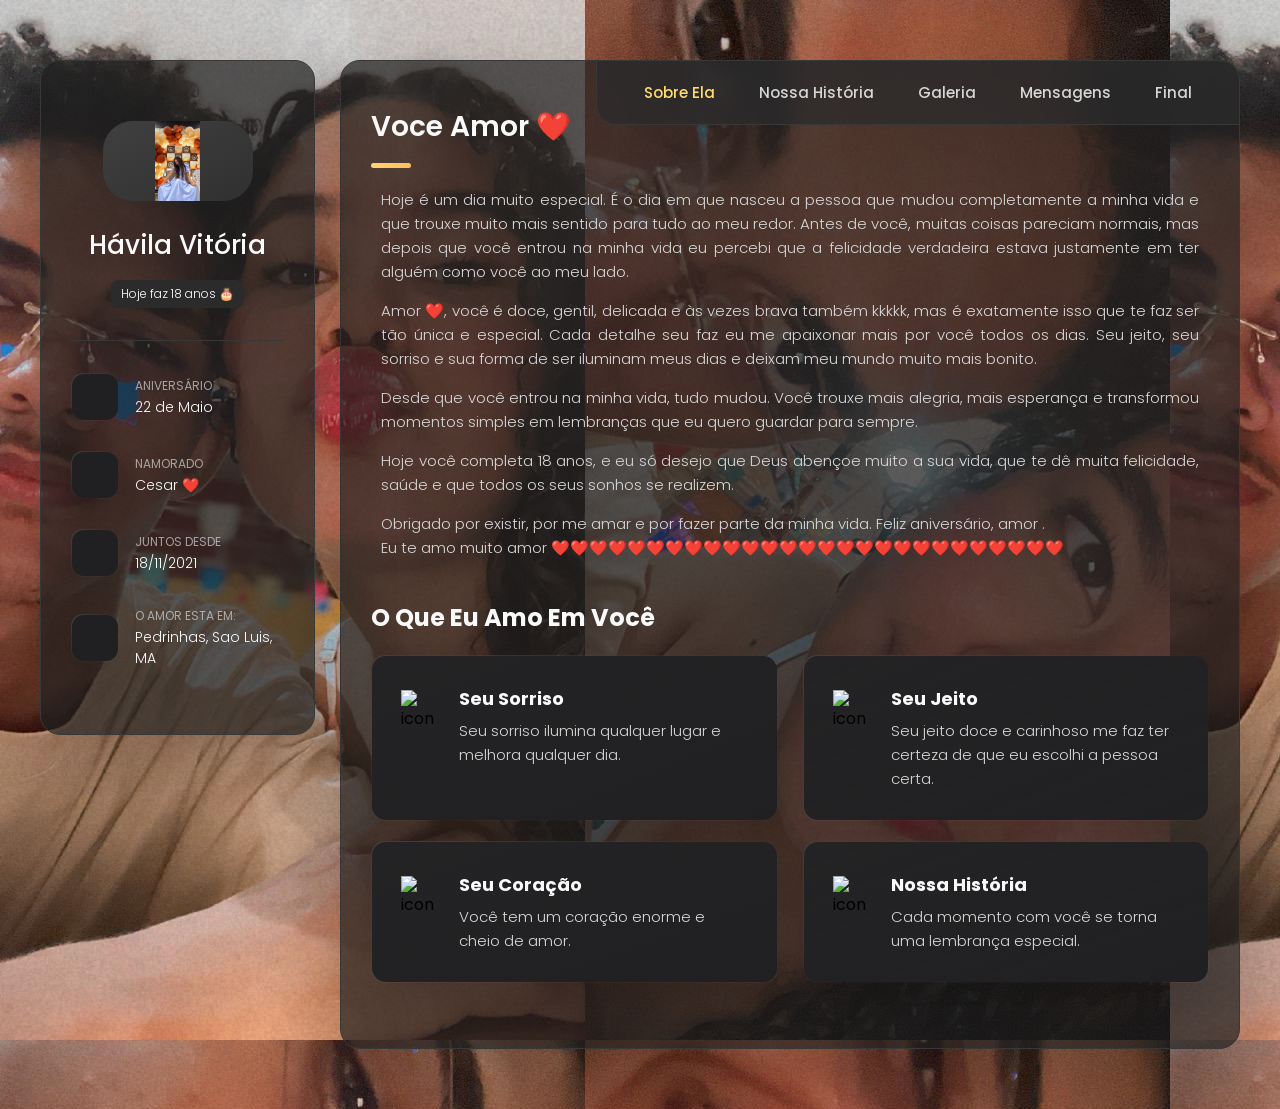
==== final/index.html @ 815233a8 "commit teste" ====
<!DOCTYPE html>
<html lang="pt-br">

<head>
  <meta charset="UTF-8">
  <meta name="viewport" content="width=device-width, initial-scale=1.0">
  <title>Feliz Aniversário Amor ❤️</title>
  <link rel="stylesheet" href="style.css">
  <link rel="shortcut icon" href="https://i.postimg.cc/9fqYVvxh/logo.png" type="image/x-icon">
</head>

<body>
  <main>
    <aside class="sidebar " data-sidebar>
      <div class="sidebar-info">
        <figure class="avatar-box">
          <img src="fotos/hv.jpeg" alt="avatar" width="80">
        </figure>

        <div class="info-content">
          <h1 class="name" title="Richard Hanrick">Hávila Vitória</h1>
          <p class="title">Hoje faz 18 anos 🎂</p>
        </div>

      </div>

      <div class="sidebar-info-more">
        <div class="separator"></div>

        <ul class="contacts-list">
          <li class="contact-item">
            <div class="icon-box">
              <ion-icon name="calendar-outline"></ion-icon>
            </div>

            <div class="contact-info">
              <p class="contact-title">Aniversário</p>

              <time datetime="2007-05-22">22 de Maio</time>
            </div>
          </li>

          <li class="contact-item">
            <div class="icon-box">
              <ion-icon name="heart-outline"></ion-icon>
            </div>

            <div class="contact-info">
              <p class="contact-title">Namorado</p>

              <a href="#" class="contact-link">Cesar ❤️</a>
            </div>
          </li>

          <li class="contact-item">
            <div class="icon-box">
              <ion-icon name="time-outline"></ion-icon>
            </div>

            <div class="contact-info">
              <p class="contact-title">Juntos desde </p>

              <time datetime="2021-11-18">18/11/2021</time>
            </div>
          </li>

          <li class="contact-item">
            <div class="icon-box">
              <ion-icon name="location-outline"></ion-icon>
            </div>

            <div class="contact-info">
              <p class="contact-title">O amor esta Em:</p>

              <address>Pedrinhas, Sao Luis, MA</address>
            </div>
          </li>
        </ul>

        <div class="separator"></div>

        <ul class="social-list">
          <li class="social-item"><a href="#" class="social-link"><ion-icon name="logo-instagram"></ion-icon></a></li>
        </ul>
      </div>
    </aside>

    <div class="main-content">
      <nav class="navbar">
        <ul class="navbar-list">
          <li class="navbar-item"><a href="index.html" class="navbar-link active" data-nav-link>Sobre Ela</a></li>
          <li class="navbar-item"><a href="Nossa-historia.html" class="navbar-link" data-nav-link>Nossa História</a></li>
          <li class="navbar-item"><a href="galeria.html" class="navbar-link" data-nav-link>Galeria</a></li>
          <li class="navbar-item"><a href="mensagem.html" class="navbar-link" data-nav-link>Mensagens</a></li>
          <li class="navbar-item"><a href="/Music/index.html" class="navbar-link" data-nav-link>Final</a></li>
        </ul>
      </nav>

      <article class="about active" data-page="about">
        <header>
          <h2 class="h2 article-title">Voce Amor ❤️</h2>
        </header>

        <section class="about-text">
          <p>Hoje é um dia muito especial. É o dia em que nasceu a pessoa que mudou completamente a minha vida
            e que trouxe muito mais sentido para tudo ao meu redor. Antes de você, muitas coisas pareciam
            normais, mas depois que você entrou na minha vida eu percebi que a felicidade verdadeira estava
            justamente em ter alguém como você ao meu lado.</p>
          <p>Amor ❤️, você é doce, gentil, delicada e às vezes brava também kkkkk, mas é exatamente isso que
            te faz ser tão única e especial. Cada detalhe seu faz eu me apaixonar mais por você todos os
            dias. Seu jeito, seu sorriso e sua forma de ser iluminam meus dias e deixam meu mundo muito mais
            bonito.
          </p>
          <p>
            Desde que você entrou na minha vida, tudo mudou. Você trouxe mais alegria, mais esperança e
            transformou momentos simples em lembranças que eu quero guardar para sempre.
          </p>
          <p>
            Hoje você completa 18 anos, e eu só desejo que Deus abençoe muito a sua vida, que te dê muita
            felicidade, saúde e que todos os seus sonhos se realizem.
          </p>
          <p>
            Obrigado por existir, por me amar e por fazer parte da minha vida.
            Feliz aniversário, amor . <br> Eu te amo muito amor ❤️❤️❤️❤️❤️❤️❤️❤️❤️❤️❤️❤️❤️❤️❤️❤️❤️❤️❤️❤️❤️❤️❤️❤️❤️❤️❤️
          </p>
        </section>

        <section class="service">
          <h3 class="h3 service-title">O que eu amo em você</h3>

          <ul class="service-list">
            <li class="service-item">
              <div class="service-icon-box">
                <img src="https://i.postimg.cc/4389jZkP/icon-design.png" alt="icon" width="40">
              </div>

              <div class="service-content-box">
                <h4 class="h4 service-item-title">Seu sorriso</h4>
                <p class="service-item-text">Seu sorriso ilumina qualquer lugar e melhora qualquer dia.</p>
              </div>
            </li>

            <li class="service-item">
              <div class="service-icon-box">
                <img src="https://i.postimg.cc/ZqgqrqzG/icon-dev.png" alt="icon" width="40">
              </div>

              <div class="service-content-box">
                <h4 class="h4 service-item-title">Seu jeito</h4>
                <p class="service-item-text">Seu jeito doce e carinhoso me faz ter certeza de que eu escolhi a pessoa
                  certa.</p>
              </div>
            </li>

            <li class="service-item">
              <div class="service-icon-box">
                <img src="https://i.postimg.cc/xjLdzYxZ/icon-app.png" alt="icon" width="40">
              </div>

              <div class="service-content-box">
                <h4 class="h4 service-item-title">Seu coração</h4>
                <p class="service-item-text">Você tem um coração enorme e cheio de amor.</p>
              </div>
            </li>

            <li class="service-item">
              <div class="service-icon-box">
                <img src="https://i.postimg.cc/0NL8zHpx/icon-photo.png" alt="icon" width="40">
              </div>

              <div class="service-content-box">
                <h4 class="h4 service-item-title">Nossa história</h4>
                <p class="service-item-text">Cada momento com você se torna uma lembrança especial.</p>
              </div>
            </li>
          </ul>
        </section>
      </article>
    </div>





    <script src="main.js"></script>

  <script type="module" src="https://unpkg.com/ionicons@7.1.0/dist/ionicons/ionicons.esm.js"></script>
  <script nomodule src="https://unpkg.com/ionicons@7.1.0/dist/ionicons/ionicons.js"></script>
</body>
</html>
---- final/style.css ----
/* Copyright (c) 2025 by Leonam Silva de Souza (https://codepen.io/leonam-silva-de-souza/pen/vYowKqP) */
@import url('https://fonts.googleapis.com/css2?family=Poppins:ital,wght@0,100;0,200;0,300;0,400;0,500;0,600;0,700;0,800;0,900;1,100;1,200;1,300;1,400;1,500;1,600;1,700;1,800;1,900&display=swap');

:root {
    --bg-gradient-onyx: linear-gradient(to bottom right, hsl(240, 1%, 25%) 3%, hsl(0, 0%, 19%) 97%);
    --bg-gradient-jet: linear-gradient(to bottom right, hsla(240, 1%, 18%, .251) 3%, hsla(240, 2%, 11%, 0) 100%), hsl(240, 2%, 13%);
    --bg-gradient-yellow1: linear-gradient(to bottom right, hsl(45, 100%, 71%) 0%, hsla(36, 100%, 69%, 0) 50%);
    --bg-gradient-yellow2: linear-gradient(135deg, hsla(45, 100%, 71%, .251) 0%, hsla(35, 100%, 68%, 0) 59.86%), hsl(240, 2%, 13%);
    --border-gradient-onyx: linear-gradient(to bottom right, hsl(0, 0%, 25%) 0%, hsla(0, 0%, 25%, 0) 50%);
    --text-gradient-yellow: linear-gradient(to right, hsl(45, 100%, 72%), hsl(35, 100%, 68%));

    --jet: hsl(0, 0%, 22%);
    --onyx: hsl(240, 1%, 17%);
    --eerie-black1: hsl(240, 2%, 13%);
    --eerie-black2: hsl(240, 2%, 12%, 0.7);
    --smoky-black: hsl(0, 0%, 7%);
    --white1: hsl(0, 0%, 100%);
    --white2: hsl(0, 0%, 98%);
    --orange-yellow-crayola: hsl(45, 100%, 72%);
    --vegas-gold: hsl(45, 54%, 58%);
    --light-gray: hsl(0, 0%, 84%);
    --light-gray70: hsla(0, 0%, 84%, .7);
    --bittersweet-shimmer: hsl(0, 43%, 51%);

    --ff-poppins: 'Poppins', sans-serif;

    --fs1: 24px;
    --fs2: 18px;
    --fs3: 17px;
    --fs4: 16px;
    --fs5: 15px;
    --fs6: 14px;
    --fs7: 13px;
    --fs8: 12px;

    --fw300: 300;
    --fw400: 400;
    --fw500: 500;
    --fw600: 600;

    --shadow1: -4px 8px 24px hsla(0, 0%, 0%, .25);
    --shadow2: 0px 16px 30px hsla(0, 0%, 0%, .25);
    --shadow3: 0px 16px 40px hsla(0, 0%, 0%, .25);
    --shadow4: 0px 25px 50px hsla(0, 0%, 0%, .15);
    --shadow5: 0px 24px 80px hsla(0, 0%, 0%, .25);

    --transition1: .25s ease;
    --transition2: .5s ease-in-out;
}

*,
*::before,
*::after {
    margin: 0;
    padding: 0;
    box-sizing: border-box;
}

a {
    text-decoration: none;
}

li {
    list-style: none;
}

img,
ion-icon,
a,
button,
time,
span {
    display: block;
}

button {
    font: inherit;
    background: none;
    border: none;
    text-align: left;
    cursor: pointer;
}

input,
textarea {
    display: block;
    width: 100%;
    background: none;
    font: inherit;
}

::selection {
    background: var(--orange-yellow-crayola);
    color: var(--smoky-black);
}

:focus {
    outline-color: var(--orange-yellow-crayola);
}

html {
    font-family: var(--ff-poppins);
}

body {
    background-image: url("fotos/WhatsApp\ Image\ 2026-03-17\ at\ .jpeg");
}

main {
    margin: 15px 12px;
    margin-bottom: 75px;
    min-width: 259px;
}

.sidebar,
article {
    background: var(--eerie-black2);
    border: 1px solid var(--jet);
    border-radius: 20px;
    box-shadow: var(--shadow1);
    z-index: 1;
    padding: 15px;

}

.sidebar.active {
    max-height: 405px;
}

.separator {
    width: 100%;
    height: 1px;
    background: var(--jet);
    margin: 16px 0;

}

.icon-box {
    position: relative;
    background: var(--border-gradient-onyx);
    width: 30px;
    height: 30px;
    border-radius: 8px;
    display: flex;
    justify-content: center;
    align-items: center;
    font-size: 16px;
    color: var(--orange-yellow-crayola);
    box-shadow: var(--shadow1);
    z-index: 1;

}

.icon-box::before {
    content: '';
    position: absolute;
    inset: 1px;
    background: var(--eerie-black1);
    border-radius: inherit;
    z-index: -1;

}

.icon-box ion-icon {
    --ionicon-stroke-width: 35px;
}

article {
    display: none;
}

article.active {
    display: block;
    animation: fade .5s ease backwards;
}

@keyframes fade {
    0% {
        opacity: 0;
    }

    100% {
        opacity: 1;
    }
}

.h2,
.h3,
.h4,
.h5 {
    color: var(--white2);
    text-transform: capitalize;
}

.h2 {
    font-size: var(--fs1);
}

.h3 {
    font-size: var(--fs2);
}

.h4 {
    font-size: var(--fs4);
}

.h5 {
    font-size: var(--fs7);
    font-weight: var(--fw500);
}

.article-title {
    position: relative;
    padding-bottom: 7px;

}

.article-title::after {
    content: '';
    position: absolute;
    bottom: 0;
    left: 0;
    width: 30px;
    height: 3px;
    background: var(--text-gradient-yellow);
    border-radius: 3px;

}



/*ASIDE - SIDEBAR*/

.sidebar {
    margin-bottom: 15px;
    max-height: 112px;
    overflow: hidden;
    padding: 15px;
    transition: var(--transition2);

}

.sidebar-info {
    position: relative;
    display: flex;
    justify-content: flex-start;
    align-items: center;
    gap: 15px;

}

.avatar-box{
    overflow: hidden;
    border-radius: 10px;/* opcional, fica bonito */
}

.avatar-box img {
    background: var(--bg-gradient-onyx);
    border-radius: 20px;
    width: 100%;
    height: 80px;/* define altura padrão */
    object-fit: cover;
    border-radius: 10px;/* opcional, fica bonito */
    object-fit: scale-down;
    transition: transform 0.4s ease;
}

.avatar-box img:hover {
  transform: scale(2.2); /* zoom */
  border-radius: 10px;/* opcional, fica bonito */
}

.info-content .name {
    color: var(--white2);
    font-size: var(--fs3);
    font-weight: var(--fw500);
    letter-spacing: -0.25px;
    margin-bottom: 10px;
}

.info-content .title {
    color: var(--white1);
    background: var(--onyx);
    font-size: var(--fs8);
    font-weight: var(--fw300);
    width: max-content;
    padding: 3px 12px;
    border-radius: 8px;
}


.sidebar-info-more {
    opacity: 0;
    visibility: hidden;
    transition: var(--transition2);

}

.contacts-list {
    display: grid;
    grid-template-columns: 1fr;
    gap: 16px;

}

.contact-item {
    min-width: 100%;
    display: flex;
    align-items: center;
    gap: 16px;
}

.contact-info {
    max-width: calc(100% - 46px);
    width: calc(100% - 46px);

}

.contact-info :is(.contact-link, time, address) {
    color: var(--white2);
    font-size: var(--fs7);

}

.contact-info address {
    font-style: normal;
}

.contact-title {
    color: var(--light-gray70);
    font-size: var(--fs8);
    text-transform: uppercase;
    margin-bottom: 2px;

}

.social-list {
    display: flex;
    justify-content: flex-start;
    align-items: center;
    gap: 15px;
    padding-bottom: 4px;
    padding-left: 7px;

}

.social-item .social-link {
    color: var(--light-gray70);
    font-size: 18px;

}


/*NAVBAR*/

.navbar {
    position: fixed;
    bottom: 0;
    left: 0;
    width: 100%;
    background: hsla(240, 1%, 17%, .75);
    backdrop-filter: blur(10px);
    border: 1px solid var(--jet);
    border-radius: 12px 12px 0 0;
    box-shadow: var(--shadow2);
    z-index: 5;
}

.navbar-list {
    display: flex;
    flex-wrap: wrap;
    justify-content: center;
    align-items: center;
    padding: 0 10px;
}

.navbar-link {
    color: var(--light-gray);
    font-size: var(--fs8);
    padding: 20px 7px;
    transition: color var(--transition1);
}

.navbar-link:hover,
.navbar-link:focus {
    color: var(--light-gray70);
}

.navbar-link.active {
    color: var(--orange-yellow-crayola);
}

/*ABOUT*/

.about .article-title {
    margin-bottom: 15px;
    margin-top: 15px;

}

.about-text {
    color: var(--light-gray);
    font-size: var(--fs6);
    font-weight: var(--fw300);
    line-height: 1.6;
}

.about-text p {
    margin-bottom: 15px;
    text-align: justify;
    padding-left: 10px;
    padding-right: 10px;
}

.service {
    margin-bottom: 35px;
}

.service-title {
    margin-bottom: 20px;
}

.service-list {
    display: grid;
    grid-template-columns: 1fr;
    gap: 20px;
}

.service-item {
    position: relative;
    background: var(--border-gradient-onyx);
    padding: 20px;
    border-radius: 14px;
    box-shadow: var(--shadow2);
    z-index: 1;
}

.service-item::before {
    content: '';
    position: absolute;
    inset: 1px;
    background: var(--bg-gradient-jet);
    border-radius: inherit;
    z-index: -1;
}

.service-icon-box {
    margin-bottom: 10px;
}

.service-icon-box img {
    margin: auto;
}

.service-content-box {
    text-align: center;
}

.service-item-title {
    margin-bottom: 7px;
}

.service-item-text {
    color: var(--light-gray);
    font-size: var(--fs6);
    font-weight: var(--fw300);
    line-height: 1.6;

}

/*NOSSA HISTORIA*/

.article-title {
    margin-bottom: 30px;
}

.h2 {
    color: var(--white2);
    text-transform: capitalize;
    font-size: 28px;

}

.timeline {
    margin-bottom: 30px;
}


.timeline .title-wrapper {
    display: flex;
    align-items: center;
    gap: 15px;
    margin-bottom: 25px;
}

.timeline-list {
    font-size: var(--fs6);
    margin-left: 45px;
}

.timeline-list span {
    color: var(--vegas-gold);
    font-weight: var(--fw400);
    line-height: 1.6;
}

.timeline-item {
    position: relative;
}

.timeline-item:not(:last-child) {
    margin-bottom: 20px;
}

.timeline-item:not(:last-child)::before {
    content: '';
    position: absolute;
    top: -25px;
    left: -30px;
    width: 1px;
    height: calc(100% + 50px);
    background: var(--jet);
}

.timeline-item::after {
    content: '';
    position: absolute;
    top: 5px;
    left: -33px;
    height: 6px;
    width: 6px;
    border-radius: 50%;
    background: var(--text-gradient-yellow);
    box-shadow: 0 0 0 4px var(--jet);
}

.timeline-item-title {
    font-size: var(--fs6);
    line-height: 1.3;
    margin-bottom: 7px;
}

.timeline-text {
    color: var(--light-gray);
    font-weight: var(--fw300);
    line-height: 1.6;
    text-align: justify;
}

.clients {
    margin-bottom: 15px;
}

.clients-list {
    display: flex;
    justify-content: flex-start;
    align-items: flex-start;
    gap: 15px;
    margin: 0 -15px;
    padding: 25px;
    padding-bottom: 25px;
    overflow-x: auto;
    scroll-behavior: smooth;
    overscroll-behavior-inline: contain;
    scroll-snap-type: inline mandatory;
    scroll-padding-inline: 25px;
}

.clients-item {
    min-width: 50%;
    scroll-snap-align: start;
}

.clients-item img {
    width: 100%;
    filter: grayscale(1);
    transition: var(--transition1);
}

.clients-item img:hover {
    filter: grayscale(0);
}

.clients-item img {
    width: 100%;
    height: 250px;
    /* define altura padrão */
    object-fit: cover;
    border-radius: 10px;
    /* opcional, fica bonito */
    filter: none;
}

video {
    width: 100%;
    height: 250px;
    /* define altura padrão */
    object-fit: cover;
    border-radius: 10px;
    /* opcional, fica bonito */
}

/*MEDIA QUERIES*/

@media (min-width: 450px) {
    .clients-item {
        min-width: calc(33.33% - 10px);
    }

    .project-img,
    .blog-banner-box {
        height: auto;
    }
}

@media (min-width: 580px) {
    :root {
        --fs1: 32px;
        --fs2: 24px;
        --fs3: 26px;
        --fs4: 18px;
        --fs6: 15px;
        --fs7: 15px;
        --fs8: 12px;
    }

    .sidebar,
    article {
        width: 520px;
        margin-inline: auto;
        padding: 30px;
    }

    .article-title {
        font-weight: var(--fw600);
        padding-bottom: 15px;
    }

    .article-title::after {
        width: 40px;
        height: 5px;
    }

    .icon-box {
        width: 48px;
        height: 48px;
        border-radius: 12px;
        font-size: 18px;
    }

    main {
        margin-top: 60px;
        margin-bottom: 100px;
    }

    .sidebar {
        max-height: 180px;
        margin-bottom: 30px;
    }

    .sidebar.active {
        max-height: 584px;
    }

    .sidebar-info {
        gap: 25px;
    }

    .avatar-box {
        border-radius: 30px;
    }

    .avatar-box img {
        width: 120px;
    }

    .info-content .name {
        margin-bottom: 15px;
    }

    .info-content .title {
        padding: 5px 10px;
    }

    .info-more-btn {
        top: -30px;
        right: -30px;
        padding: 10px 15px;
    }

    .info-more-btn span {
        display: block;
        font-size: var(--fs8);
    }

    .info-more-btn ion-icon {
        display: none;
    }

    .separator {
        margin: 32px 0;
    }

    .contacts-list {
        gap: 20px;
    }

    .contact-info {
        max-width: calc(100% - 64px);
        width: calc(100% - 64px);
    }

    .navbar {
        border-radius: 20px 20px 0 0;
    }

    .navbar-list {
        gap: 20px;
    }

    .navbar-link {
        --fs8: 14px;
    }

    .about .article-title {
        margin-bottom: 20px;
    }

    .about-text {
        margin-bottom: 40px;
    }

    .service-item {
        display: flex;
        justify-content: flex-start;
        align-items: flex-start;
        gap: 18px;
        padding: 30px;
    }

    .service-icon-box {
        margin-bottom: 0;
        margin-top: 5px;
    }

    .service-content-box {
        text-align: left;
    }

    .testimonials-title {
        margin-bottom: 25px;
    }

    .testimonials-list {
        gap: 30px;
        margin: 0 -30px;
        padding: 30px;
        padding-bottom: 35px;
    }

    .content-card {
        padding: 30px;
        padding-top: 25px;
    }

    .testimonials-avatar-box {
        transform: translate(30px, -30px);
        border-radius: 28px;
    }

    .testimonials-avatar-box img {
        width: 80px;
    }

    .testimonials-item-title {
        margin-bottom: 10px;
        margin-left: 95px;
    }

    .testimonials-text {
        line-clamp: 2;
        -webkit-line-clamp: 2;
    }

    .modal-container {
        padding: 20px;
    }

    .testimonials-modal {
        display: flex;
        justify-content: flex-start;
        align-items: stretch;
        gap: 25px;
        padding: 30px;
        border-radius: 20px;
    }

    .modal-img-wrapper {
        display: flex;
        flex-direction: column;
        align-items: center;
    }

    .modal-avatar-box {
        border-radius: 18px;
        margin-bottom: 0;
    }

    .modal-avatar-box img {
        width: 65px;
    }

    .modal-img-wrapper>img {
        display: block;
        position: relative;
        /* flex-grow: 1; */
        width: 35px;
        top: 50px;
    }

    .clients-list {
        gap: 25px;
        margin: 0 -30px;
        padding: 45px;
        scroll-padding-inline: 45px;
    }

    .clients-item {
        min-width: calc(33..33% - 35px);
    }

    .timeline-list {
        margin-left: 65px;
    }

    .timeline-item:not(:last-child)::before {
        left: -40px;
    }

    .timeline-item::after {
        height: 8px;
        width: 8px;
        left: -43px;
    }

    .skills-item:not(:last-child) {
        margin-bottom: 25px;
    }

    .project-img,
    .blog-banner-box {
        border-radius: 16px;
    }

    .blog-posts-list {
        gap: 30px;
    }

    .blog-content {
        padding: 25px;
    }

    .mapbox {
        height: 380px;
        border-radius: 18px;
    }

    .input-wrapper {
        gap: 30px;
        margin-bottom: 30px;
    }

    .form-input {
        padding: 15px 20px;
    }

    textarea.form-input {
        margin-bottom: 30px;
    }

    .form-btn {
        --fs-6: 16px;
        padding: 16px 20px;
    }

    .form-btn ion-icon {
        font-size: 18px;
    }
}

@media (min-width: 768px) {

    .sidebar,
    article {
        width: 700px;
    }

    .has-scrollbar::-webkit-scrollbar-button {
        width: 100px;
    }

    .contacts-list {
        grid-template-columns: 1fr 1fr;
        gap: 30px 15px;
    }

    .navbar-link {
        --fs8: 15px;
    }

    .testimonials-modal {
        gap: 35px;
        max-width: 680px;
    }

    .modal-avatar-box img {
        width: 80px;
    }

    .article-title {
        padding-bottom: 20px;
    }

    .filter-select-box {
        display: none;
    }

    .filter-list {
        display: flex;
        justify-content: flex-start;
        align-items: center;
        gap: 25px;
        padding-left: 5px;
        margin-bottom: 30px;
    }

    .filter-item button {
        color: var(--light-gray);
        font-size: var(--fs5);
        transition: var(--transition1);
    }

    .filter-item button:hover {
        color: var(--light-gray70);
    }

    .filter-item button.active {
        color: var(--orange-yellow-crayola);
    }

    .project-list,
    .blog-posts-list {
        grid-template-columns: 1fr 1fr;
    }

    .input-wrapper {
        grid-template-columns: 1fr 1fr;
    }

    .form-btn {
        width: max-content;
        margin-left: auto;
    }
}

@media (min-width: 1024px) {

    :root {
        --shadow1: -4px 8px 24px hsla(0, 0%, 0%, .125);
        --shadow2: 0px 16px 30px hsla(0, 0%, 0%, .125);
        --shadow3: 0px 16px 40px hsla(0, 0%, 0%, .125);
    }

    .sidebar,
    article {
        width: 950px;
        box-shadow: var(--shadow5);
    }

    main {
        margin-bottom: 60px;
    }

    .main-content {
        position: relative;
        width: max-content;
        margin: auto;
    }

    .navbar {
        position: absolute;
        bottom: auto;
        top: 0;
        left: auto;
        right: 0;
        width: max-content;
        border-radius: 0 20px;
        padding: 0 20px;
        box-shadow: none;
    }

    .navbar-list {
        gap: 30px;
        padding: 0 20px;
    }

    .navbar-link {
        font-weight: var(--fw500);
    }

    .service-list {
        grid-template-columns: 1fr 1fr;
        gap: 20px 25px;
    }

    .testimonials-item {
        min-width: calc(50% - 15px);
    }

    .modal-img-wrapper>img {
        top: 20px;
    }

    .clients-item {
        min-width: calc(25% - 15px);
    }

    .project-list {
        grid-template-columns: repeat(3, 1fr);
    }

    .blog-banner-box {
        height: 230px;
    }
}

@media (min-width: 1250px) {

    body::-webkit-scrollbar {
        width: 20px;
    }

    body::-webkit-scrollbar-track {
        background: var(--smoky-black);
    }

    body::-webkit-scrollbar-thumb {
        border: 5px solid var(--smoky-black);
        background: hsla(0, 0%, 100%, .1);
        border-radius: 20px;
        box-shadow: inset 1px 1px 0 hsla(0, 0%, 100%, .11), inset -1px -1px 0 hsla(0, 0%, 100%, .11);
    }

    body::-webkit-scrollbar-thumb:hover {
        background: hsla(0, 0%, 100%, .15);
    }

    body::-webkit-scrollbar-button {
        height: 60px;
    }

    .sidebar,
    article {
        width: auto;
    }

    article {
        min-height: 100%;
    }

    main {
        max-width: 1200px;
        margin-inline: auto;
        display: flex;
        justify-content: center;
        align-items: stretch;
        gap: 25px;
    }

    .main-content {
        min-width: 75%;
        width: 75%;
        margin: 0;
    }

    .sidebar {
        position: sticky;
        top: 60px;
        max-height: max-content;
        height: 100%;
        margin-bottom: 0;
        padding-top: 60px;
        z-index: 1;
    }

    .sidebar-info {
        flex-direction: column;
    }

    .avatar-box img {
        width: 150px;
    }

    .info-content .name {
        white-space: nowrap;
        text-align: center;
    }

    .info-content .title {
        margin: auto;
    }

    .info-more-btn {
        display: none;
    }

    .sidebar-info-more {
        opacity: 1;
        visibility: visible;
    }

    .contacts-list {
        grid-template-columns: 1fr;
    }

    .contact-info :is(.contact-link) {
        white-space: nowrap;
        overflow: hidden;
        text-overflow: ellipsis;
    }

    .contact-info :is(.contact-link, time, address) {
        --fs7: 14px;
        font-weight: var(--fw300);
    }

    .separator:last-of-type {
        margin: 15px 0;
        opacity: 0;
    }

    .social-list {
        justify-content: center;
    }

    .timeline-text {
        max-width: 700px;
    }
}
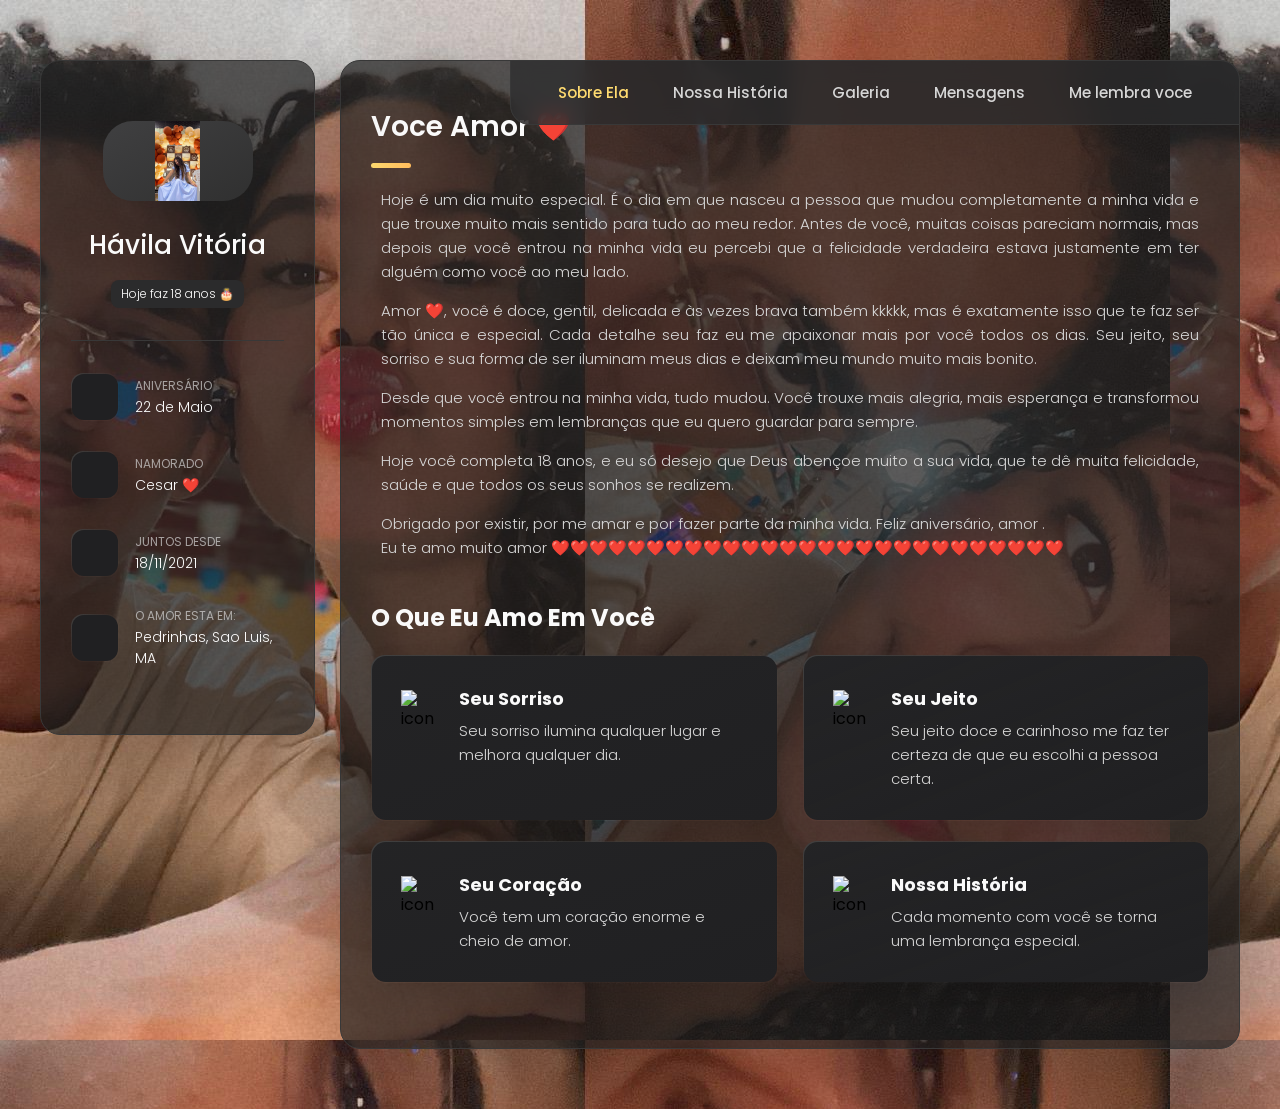
==== commit c53a6afb: "teste 4" ====
--- a/final/index.html
+++ b/final/index.html
@@ -92,7 +92,7 @@
           <li class="navbar-item"><a href="Nossa-historia.html" class="navbar-link" data-nav-link>Nossa História</a></li>
           <li class="navbar-item"><a href="galeria.html" class="navbar-link" data-nav-link>Galeria</a></li>
           <li class="navbar-item"><a href="mensagem.html" class="navbar-link" data-nav-link>Mensagens</a></li>
-          <li class="navbar-item"><a href="/Music/index.html" class="navbar-link" data-nav-link>Final</a></li>
+          <li class="navbar-item"><a href="/Music/musica.html" class="navbar-link" data-nav-link>Me lembra voce</a></li>
         </ul>
       </nav>
 
